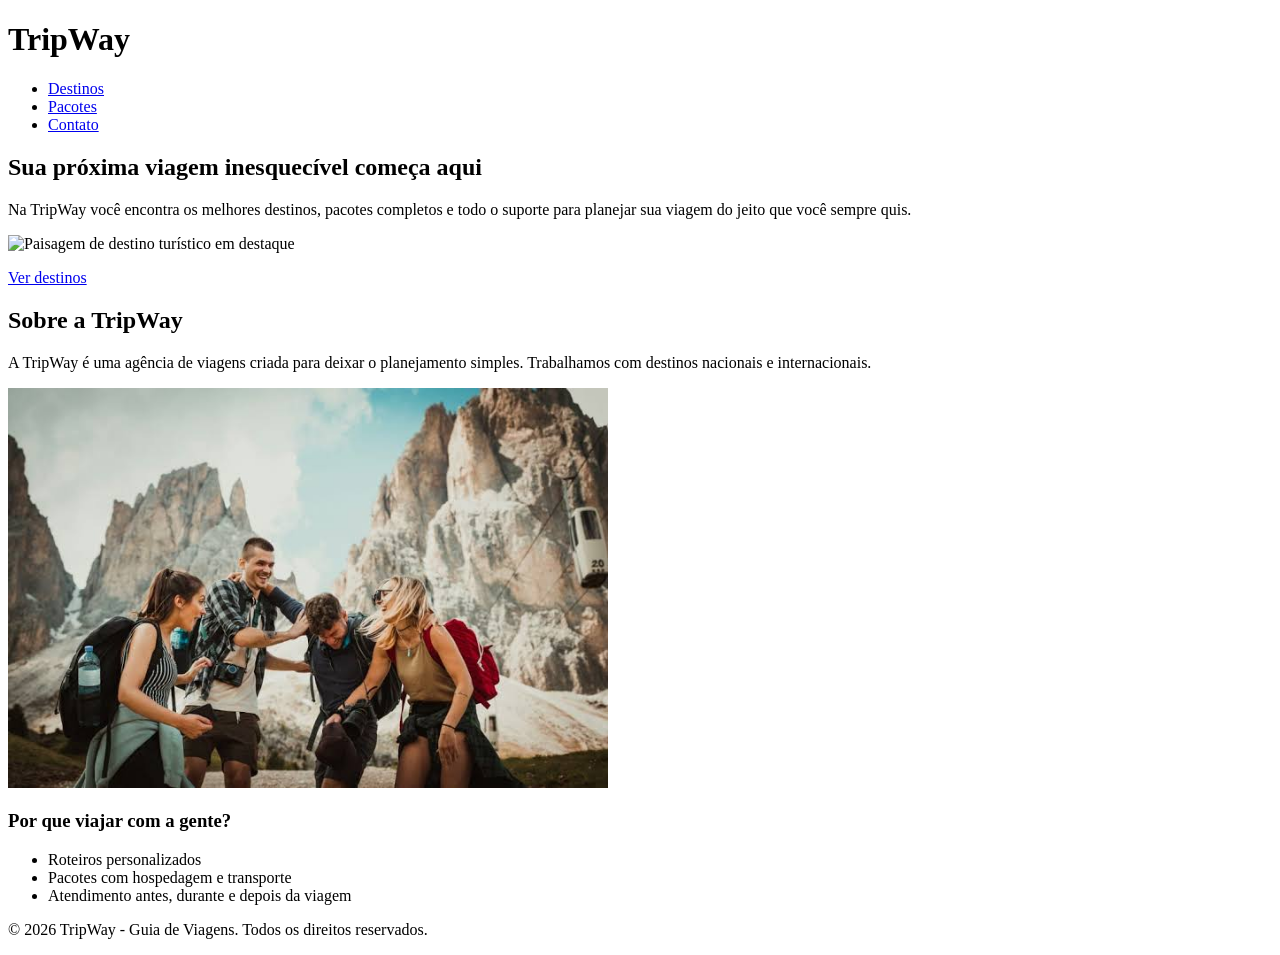
==== index.html @ de233c73 "adicionando imagens na página index.html, e correções nas páginas" ====
<!DOCTYPE html>
<html lang="pt-BR">

<head>
    <meta charset="UTF-8">
    <meta name="viewport" content="width=device-width, initial-scale=1.0">
    <title>TripWay - Home</title>
</head>

<body>


    <header>
        <h1>TripWay</h1>
        <nav>
            <ul>

                <li><a href="pages/destinos.html">Destinos</a></li>
                <li><a href="pages/pacotes.html">Pacotes</a></li>
                <li><a href="pages/contato.html">Contato</a></li>
            </ul>
        </nav>
    </header>

    <main>
        <section>
            <h2>Sua próxima viagem inesquecível começa aqui</h2>
            <p>
                Na TripWay você encontra os melhores destinos, pacotes completos e todo o suporte
                para planejar sua viagem do jeito que você sempre quis.
            </p>
            <img src="images/.jpg" alt="Paisagem de destino turístico em destaque" width="800">
            <p><a href="pages/destinos.html">Ver destinos</a></p>
        </section>

    <section>
        <h2>Sobre a TripWay</h2>
        <p>
            A TripWay é uma agência de viagens criada para deixar o planejamento simples.
            Trabalhamos com destinos nacionais e internacionais.
        </p>
        <img src="images/equipe.jpg" alt="Equipe da TripWay planejando roteiros" width="600">
    
        <h3>Por que viajar com a gente?</h3>
        <ul>
            <li>Roteiros personalizados</li>
            <li>Pacotes com hospedagem e transporte</li>
            <li>Atendimento antes, durante e depois da viagem</li>
        </ul>
    </section>
    </main>

    <footer>
        <p>&copy; 2026 TripWay - Guia de Viagens. Todos os direitos reservados.</p>
    </footer>
</body>

</html>
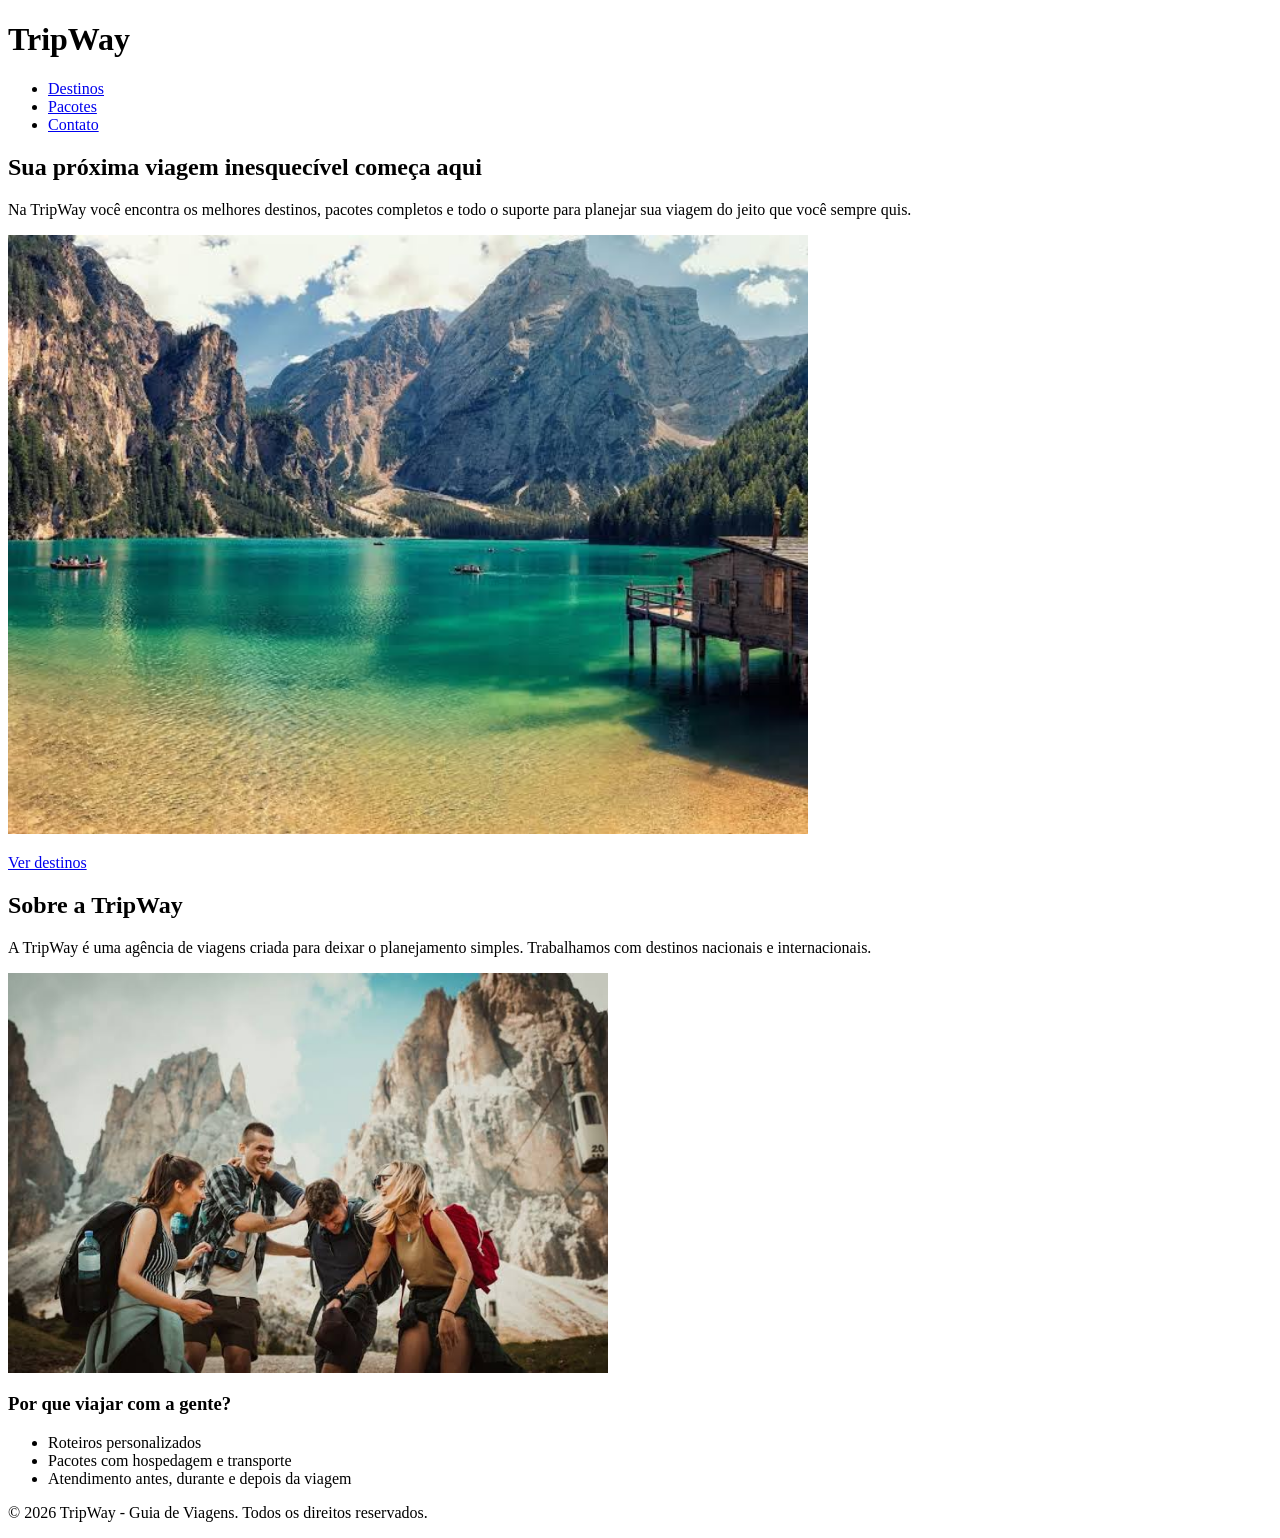
==== commit f5a08626: "adicionando css básico nas imagens das páginas" ====
--- a/index.html
+++ b/index.html
@@ -5,6 +5,8 @@
     <meta charset="UTF-8">
     <meta name="viewport" content="width=device-width, initial-scale=1.0">
     <title>TripWay - Home</title>
+    
+    <link rel="stylesheet" href="css/style.css">
 </head>
 
 <body>
@@ -29,7 +31,7 @@
                 Na TripWay você encontra os melhores destinos, pacotes completos e todo o suporte
                 para planejar sua viagem do jeito que você sempre quis.
             </p>
-            <img src="images/.jpg" alt="Paisagem de destino turístico em destaque" width="800">
+            <img src="images/paisagem.jpg" alt="Paisagem de destino turístico em destaque" width="800">
             <p><a href="pages/destinos.html">Ver destinos</a></p>
         </section>
 
--- a/css/style.css
+++ b/css/style.css
@@ -0,0 +1,20 @@
+img {
+    max-width: 100%;
+    height: auto;
+    display: block;
+    margin: 15px 0; 
+}
+
+article img {
+    width: 100%;
+    max-width: 500px;
+}
+
+.imagem-pacote {
+    width: 100%;
+    max-width: 450px;
+}
+
+main img {
+    margin-bottom: 20px;
+}
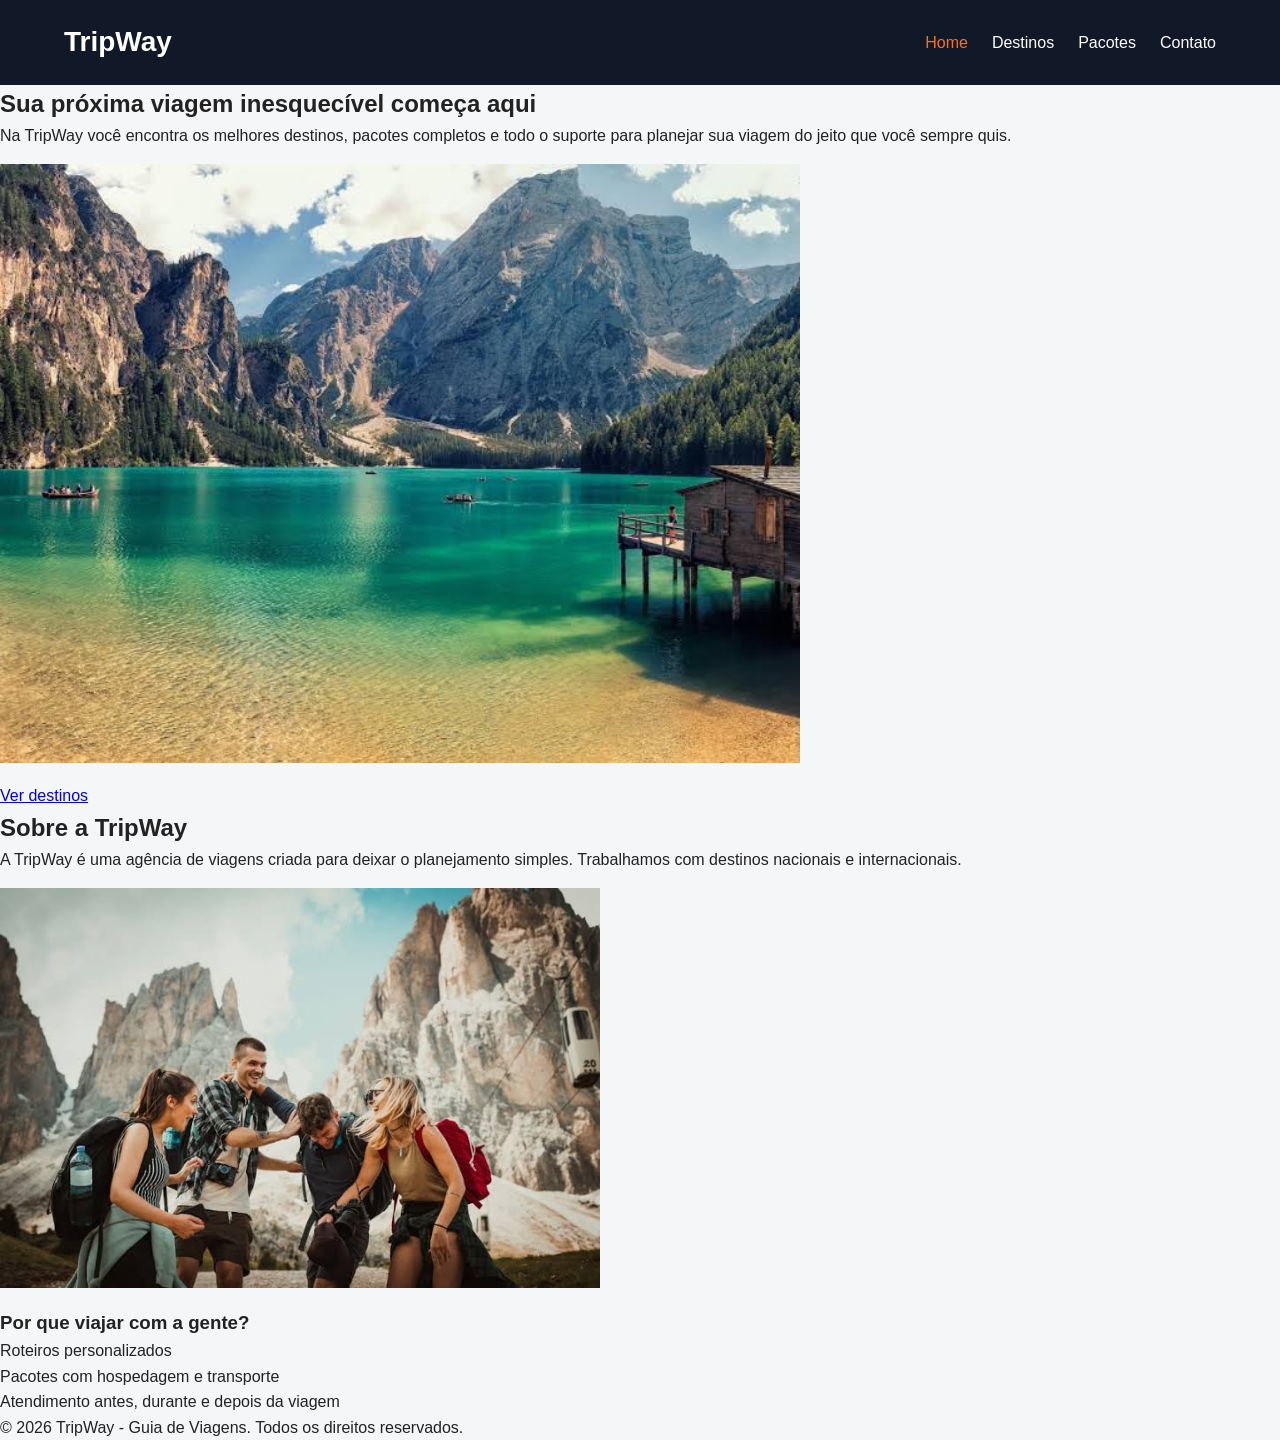
==== commit 1d325cea: "estilizando menu de navegação" ====
--- a/index.html
+++ b/index.html
@@ -13,10 +13,10 @@
 
 
     <header>
-        <h1>TripWay</h1>
+        <h1><a href="index.html">TripWay</a></h1>
         <nav>
             <ul>
-
+                <li><a href="index.html" class="ativo">Home</a></li>
                 <li><a href="pages/destinos.html">Destinos</a></li>
                 <li><a href="pages/pacotes.html">Pacotes</a></li>
                 <li><a href="pages/contato.html">Contato</a></li>
--- a/css/style.css
+++ b/css/style.css
@@ -1,3 +1,88 @@
+/* ============================= */
+/* VARIÁVEIS                     */
+/* ============================= */
+
+:root {
+    --cor-primaria: #0e7490;
+    --cor-primaria-escura: #155e75;
+    --cor-destaque: #f97316;
+    --cor-fundo: #f5f6f8;
+    --cor-branco: #ffffff;
+    --cor-texto: #222222;
+    --cor-texto-claro: #6b7280;
+    --cor-escura: #111827;
+
+    --fonte-principal: Arial, Helvetica, sans-serif;
+    --raio-borda: 0.5rem;
+}
+
+/* ============================= */
+/* RESET E CONFIGURAÇÕES GERAIS  */
+/* ============================= */
+
+* {
+    margin: 0;
+    padding: 0;
+    box-sizing: border-box;
+}
+
+body {
+    font-family: var(--fonte-principal);
+    background-color: var(--cor-fundo);
+    color: var(--cor-texto);
+    line-height: 1.6;
+}
+
+.container {
+    width: 90%;
+    max-width: 75rem;
+    margin: 0 auto;
+}
+
+/* ============================= */
+/* HEADER E NAVEGAÇÃO            */
+/* ============================= */
+
+header {
+    display: flex;
+    justify-content: space-between;
+    align-items: center;
+    flex-wrap: wrap;
+    gap: 1rem;
+
+    background-color: var(--cor-escura);
+    padding: 1.25rem 5%;
+}
+
+header h1 {
+    color: var(--cor-branco);
+    font-size: 1.75rem;
+}
+
+header h1 a {
+    color: var(--cor-branco);
+    text-decoration: none;
+}
+
+nav ul {
+    display: flex;
+    flex-wrap: wrap;
+    gap: 1.5rem;
+    list-style: none;
+}
+
+nav a {
+    color: var(--cor-branco);
+    text-decoration: none;
+    font-size: 1rem;
+    transition: color 0.2s;
+}
+
+nav a:hover,
+nav a.ativo {
+    color: var(--cor-destaque);
+}
+
 img {
     max-width: 100%;
     height: auto;
@@ -15,6 +100,100 @@
     max-width: 450px;
 }
 
+
+/* ============================= */
+/* PÁGINA DE DESTINOS             */
+/* ============================= */
+
+/* Área que agrupa os destinos */
+.destinos-container {
+    display: flex;
+    flex-wrap: wrap;
+    justify-content: center;
+    gap: 1.5rem;
+
+    max-width: 75rem;
+    margin: 0 auto;
+    padding: 2rem 1.5rem;
+}
+
+/* Título da página */
+.destinos-container h2 {
+    width: 100%;
+    text-align: center;
+    margin-bottom: 1rem;
+}
+
+/* Card individual de cada destino */
+.card-destino {
+    flex: 1 1 18rem;
+    max-width: 23rem;
+
+    background-color: #ffffff;
+    padding: 1.25rem;
+    border-radius: 0.75rem;
+
+    box-shadow: 0 2px 8px rgba(0, 0, 0, 0.10);
+}
+
+/* Título dos cards */
+.card-destino h3 {
+    margin-bottom: 1rem;
+}
+
+/* Imagens dos destinos */
+.card-destino img {
+    width: 100%;
+    height: 13rem;
+    object-fit: cover;
+    border-radius: 0.5rem;
+    margin-bottom: 1rem;
+}
+
+/* Descrição dos destinos */
+.card-destino p {
+    line-height: 1.6;
+}
+
+
 main img {
     margin-bottom: 20px;
-}+}
+
+
+/* TABLET */
+@media (max-width: 768px) {
+
+    .card-destino {
+        flex: 1 1 calc(50% - 0.75rem);
+        max-width: none;
+    }
+
+}
+
+
+/* TABLET */
+@media (max-width: 768px) {
+
+    .card-destino {
+        flex: 1 1 calc(50% - 0.75rem);
+        max-width: none;
+    }
+
+}
+
+/* CELULAR */
+@media (max-width: 560px) {
+
+    .destinos-container {
+        padding: 1.5rem 1rem;
+    }
+
+    .card-destino {
+        flex: 1 1 100%;
+        max-width: 100%;
+    }
+
+}
+
+
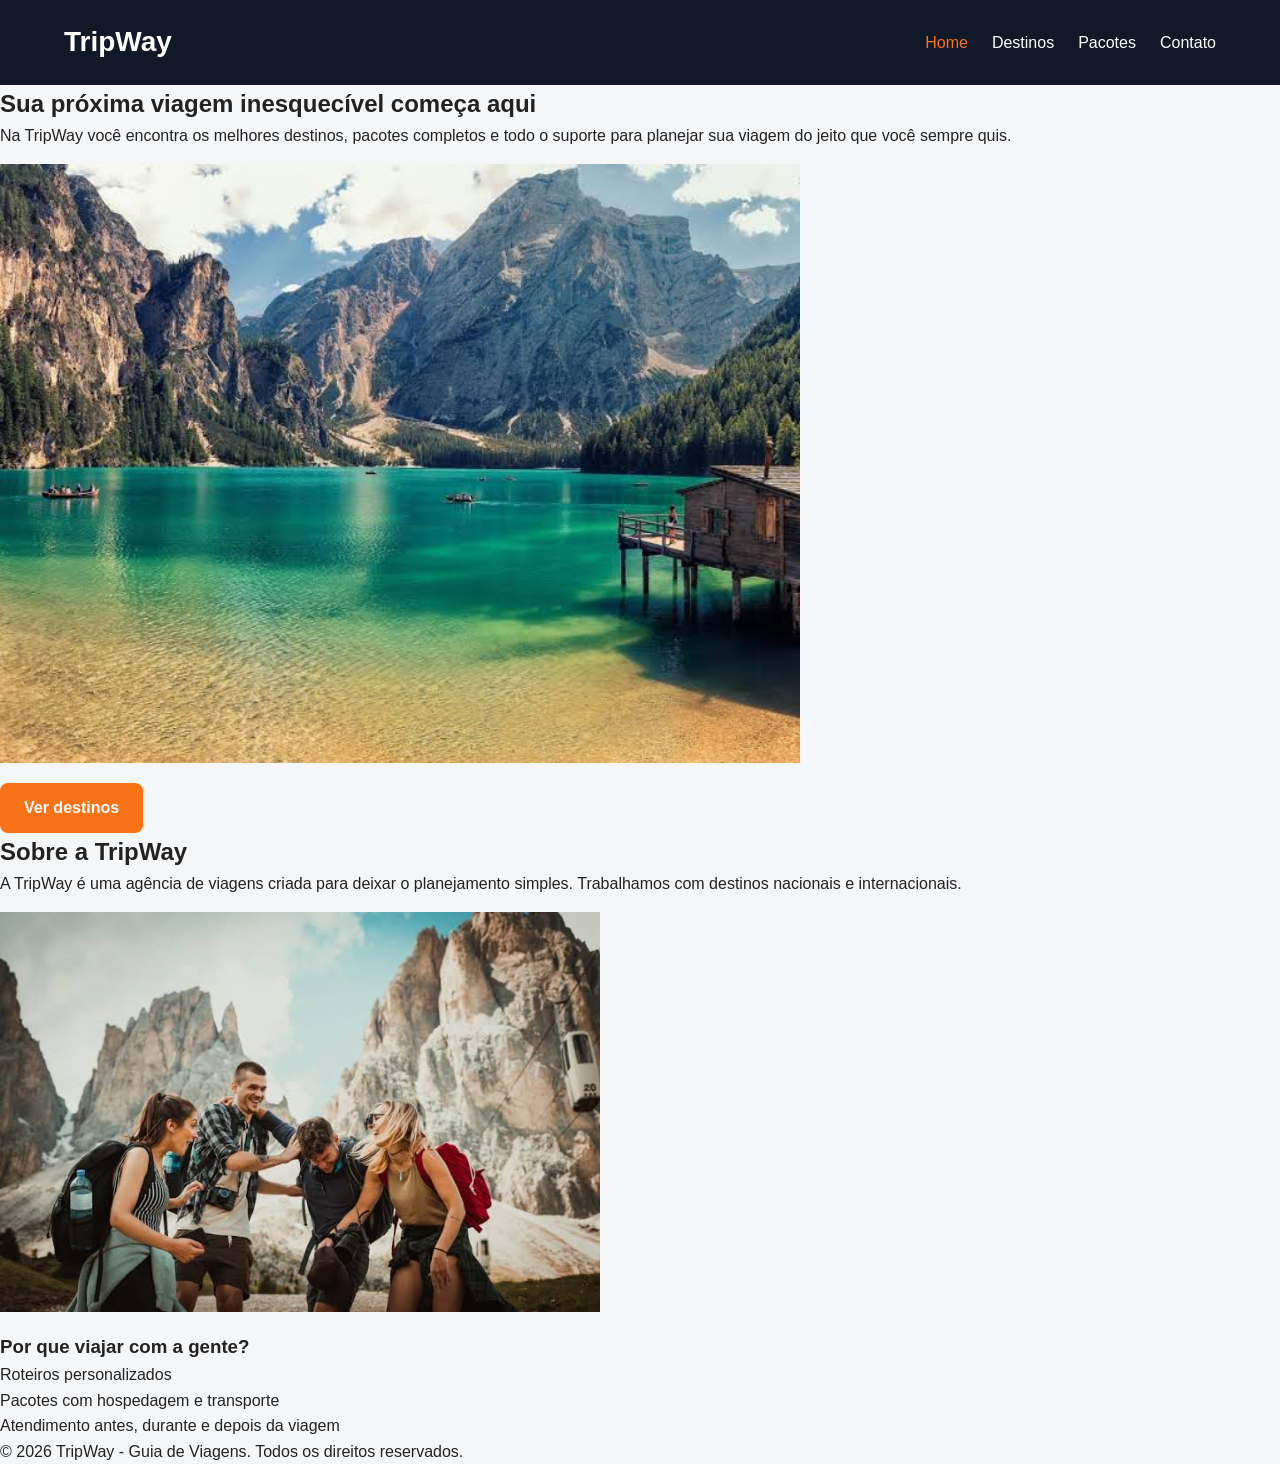
==== commit 2ed5f176: "adicionando estilos globais de links" ====
--- a/index.html
+++ b/index.html
@@ -32,7 +32,7 @@
                 para planejar sua viagem do jeito que você sempre quis.
             </p>
             <img src="images/paisagem.jpg" alt="Paisagem de destino turístico em destaque" width="800">
-            <p><a href="pages/destinos.html">Ver destinos</a></p>
+            <p><a href="pages/destinos.html" class="btn btn-primario">Ver destinos</a></p>
         </section>
 
     <section>
--- a/css/style.css
+++ b/css/style.css
@@ -83,6 +83,51 @@
     color: var(--cor-destaque);
 }
 
+/* ============================= */
+/* LINKS E BOTÕES GLOBAIS        */
+/* ============================= */
+
+a {
+    color: var(--cor-primaria);
+}
+
+a:hover {
+    color: var(--cor-primaria-escura);
+}
+
+.btn {
+    display: inline-block;
+    padding: 0.75rem 1.5rem;
+    border: none;
+    border-radius: var(--raio-borda);
+
+    font-size: 1rem;
+    font-weight: bold;
+    text-decoration: none;
+    cursor: pointer;
+    transition: background-color 0.2s;
+}
+
+.btn-primario {
+    background-color: var(--cor-destaque);
+    color: var(--cor-branco);
+}
+
+.btn-primario:hover {
+    background-color: #ea580c;
+    color: var(--cor-branco);
+}
+
+.btn-secundario {
+    background-color: var(--cor-branco);
+    color: var(--cor-primaria);
+}
+
+.btn-secundario:hover {
+    background-color: #e5e7eb;
+    color: var(--cor-primaria-escura);
+}
+
 img {
     max-width: 100%;
     height: auto;
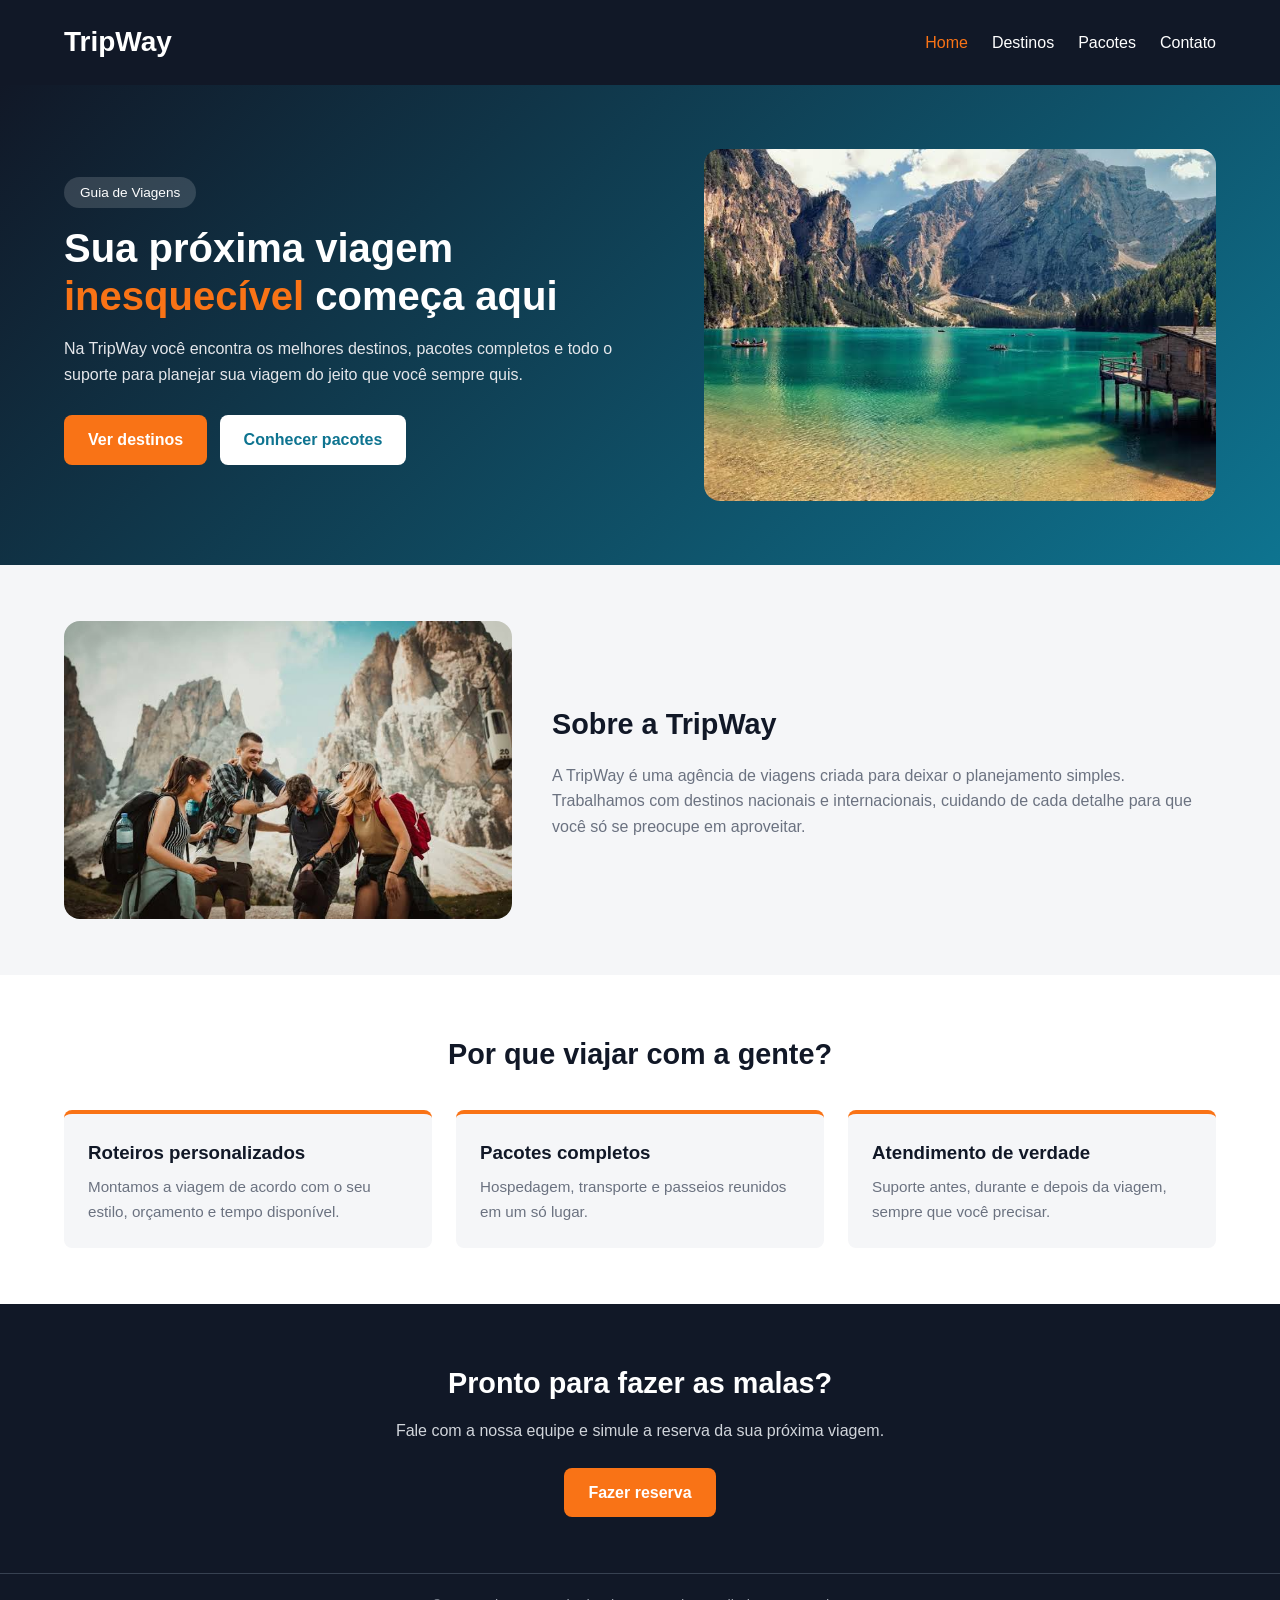
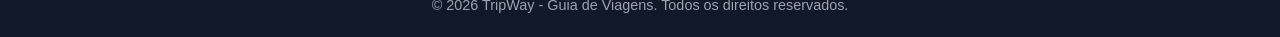
==== commit a8bb5093: "estruturando e estilizando a página Home" ====
--- a/index.html
+++ b/index.html
@@ -25,31 +25,67 @@
     </header>
 
     <main>
-        <section>
-            <h2>Sua próxima viagem inesquecível começa aqui</h2>
-            <p>
-                Na TripWay você encontra os melhores destinos, pacotes completos e todo o suporte
-                para planejar sua viagem do jeito que você sempre quis.
-            </p>
-            <img src="images/paisagem.jpg" alt="Paisagem de destino turístico em destaque" width="800">
-            <p><a href="pages/destinos.html" class="btn btn-primario">Ver destinos</a></p>
+        <!-- BANNER PRINCIPAL -->
+        <section class="hero">
+            <div class="container hero-container">
+                <div class="hero-texto">
+                    <span class="hero-tag">Guia de Viagens</span>
+                    <h2 class="hero-titulo">Sua próxima viagem <span>inesquecível</span> começa aqui</h2>
+                    <p class="hero-descricao">
+                        Na TripWay você encontra os melhores destinos, pacotes completos e todo o suporte
+                        para planejar sua viagem do jeito que você sempre quis.
+                    </p>
+                    <a href="pages/destinos.html" class="btn btn-primario">Ver destinos</a>
+                    <a href="pages/pacotes.html" class="btn btn-secundario">Conhecer pacotes</a>
+                </div>
+                <img src="images/paisagem.jpg" alt="Paisagem de destino turístico em destaque" class="hero-imagem">
+            </div>
         </section>
 
-    <section>
-        <h2>Sobre a TripWay</h2>
-        <p>
-            A TripWay é uma agência de viagens criada para deixar o planejamento simples.
-            Trabalhamos com destinos nacionais e internacionais.
-        </p>
-        <img src="images/equipe.jpg" alt="Equipe da TripWay planejando roteiros" width="600">
-    
-        <h3>Por que viajar com a gente?</h3>
-        <ul>
-            <li>Roteiros personalizados</li>
-            <li>Pacotes com hospedagem e transporte</li>
-            <li>Atendimento antes, durante e depois da viagem</li>
-        </ul>
-    </section>
+        <!-- SOBRE A TRIPWAY -->
+        <section class="secao">
+            <div class="container sobre-container">
+                <img src="images/equipe.jpg" alt="Equipe da TripWay planejando roteiros" class="sobre-imagem">
+                <article class="sobre-texto">
+                    <h2 class="secao-titulo">Sobre a TripWay</h2>
+                    <p>
+                        A TripWay é uma agência de viagens criada para deixar o planejamento simples.
+                        Trabalhamos com destinos nacionais e internacionais, cuidando de cada detalhe
+                        para que você só se preocupe em aproveitar.
+                    </p>
+                </article>
+            </div>
+        </section>
+
+        <!-- VANTAGENS -->
+        <section class="secao secao-vantagens">
+            <div class="container">
+                <h2 class="secao-titulo">Por que viajar com a gente?</h2>
+                <div class="vantagens">
+                    <article class="card-vantagem">
+                        <h3>Roteiros personalizados</h3>
+                        <p>Montamos a viagem de acordo com o seu estilo, orçamento e tempo disponível.</p>
+                    </article>
+                    <article class="card-vantagem">
+                        <h3>Pacotes completos</h3>
+                        <p>Hospedagem, transporte e passeios reunidos em um só lugar.</p>
+                    </article>
+                    <article class="card-vantagem">
+                        <h3>Atendimento de verdade</h3>
+                        <p>Suporte antes, durante e depois da viagem, sempre que você precisar.</p>
+                    </article>
+                </div>
+            </div>
+        </section>
+
+        <!-- CHAMADA FINAL -->
+        <section class="secao chamada">
+            <div class="container">
+                <h2>Pronto para fazer as malas?</h2>
+                <p>Fale com a nossa equipe e simule a reserva da sua próxima viagem.</p>
+                <a href="pages/contato.html" class="btn btn-primario">Fazer reserva</a>
+            </div>
+        </section>
     </main>
 
     <footer>
--- a/css/style.css
+++ b/css/style.css
@@ -128,6 +128,160 @@
     color: var(--cor-primaria-escura);
 }
 
+/* ============================= */
+/* HOME                          */
+/* ============================= */
+
+/* Banner principal */
+.hero {
+    background: linear-gradient(135deg, var(--cor-escura), var(--cor-primaria));
+    color: var(--cor-branco);
+    padding: 4rem 0;
+}
+
+.hero-container {
+    display: flex;
+    align-items: center;
+    gap: 2.5rem;
+}
+
+.hero-texto {
+    flex: 1;
+}
+
+.hero-tag {
+    display: inline-block;
+    background-color: rgba(255, 255, 255, 0.15);
+    padding: 0.3rem 1rem;
+    border-radius: 1.25rem;
+    font-size: 0.85rem;
+    margin-bottom: 1rem;
+}
+
+.hero-titulo {
+    font-size: 2.5rem;
+    line-height: 1.2;
+    margin-bottom: 1rem;
+}
+
+.hero-titulo span {
+    color: var(--cor-destaque);
+}
+
+.hero-descricao {
+    color: #e5e7eb;
+    margin-bottom: 1.75rem;
+}
+
+.hero-texto .btn {
+    margin: 0 0.5rem 0.5rem 0;
+}
+
+.hero .hero-imagem {
+    flex: 1;
+    width: 100%;
+    max-width: 32rem;
+    height: 22rem;
+    object-fit: cover;
+    border-radius: 1rem;
+    margin: 0;
+}
+
+/* Seções gerais */
+.secao {
+    padding: 3.5rem 0;
+}
+
+.secao-titulo {
+    color: var(--cor-escura);
+    font-size: 1.8rem;
+    margin-bottom: 1rem;
+}
+
+/* Sobre */
+.sobre-container {
+    display: flex;
+    align-items: center;
+    gap: 2.5rem;
+}
+
+.sobre-container .sobre-imagem {
+    flex: 1;
+    width: 100%;
+    max-width: 28rem;
+    border-radius: 1rem;
+    margin: 0;
+}
+
+.sobre-texto {
+    flex: 1;
+}
+
+.sobre-texto p {
+    color: var(--cor-texto-claro);
+}
+
+/* Vantagens */
+.secao-vantagens {
+    background-color: var(--cor-branco);
+}
+
+.secao-vantagens .secao-titulo {
+    text-align: center;
+    margin-bottom: 2rem;
+}
+
+.vantagens {
+    display: flex;
+    flex-wrap: wrap;
+    gap: 1.5rem;
+}
+
+.card-vantagem {
+    flex: 1 1 15rem;
+    background-color: var(--cor-fundo);
+    padding: 1.5rem;
+    border-radius: var(--raio-borda);
+    border-top: 0.25rem solid var(--cor-destaque);
+}
+
+.card-vantagem h3 {
+    color: var(--cor-escura);
+    margin-bottom: 0.5rem;
+}
+
+.card-vantagem p {
+    color: var(--cor-texto-claro);
+    font-size: 0.95rem;
+}
+
+/* Chamada final */
+.chamada {
+    background-color: var(--cor-escura);
+    color: var(--cor-branco);
+    text-align: center;
+}
+
+.chamada h2 {
+    font-size: 1.8rem;
+    margin-bottom: 0.75rem;
+}
+
+.chamada p {
+    color: #d1d5db;
+    margin-bottom: 1.5rem;
+}
+
+/* Rodapé */
+footer {
+    background-color: var(--cor-escura);
+    color: #9ca3af;
+    text-align: center;
+    font-size: 0.9rem;
+    padding: 1.25rem 5%;
+    border-top: 0.0625rem solid #374151;
+}
+
 img {
     max-width: 100%;
     height: auto;
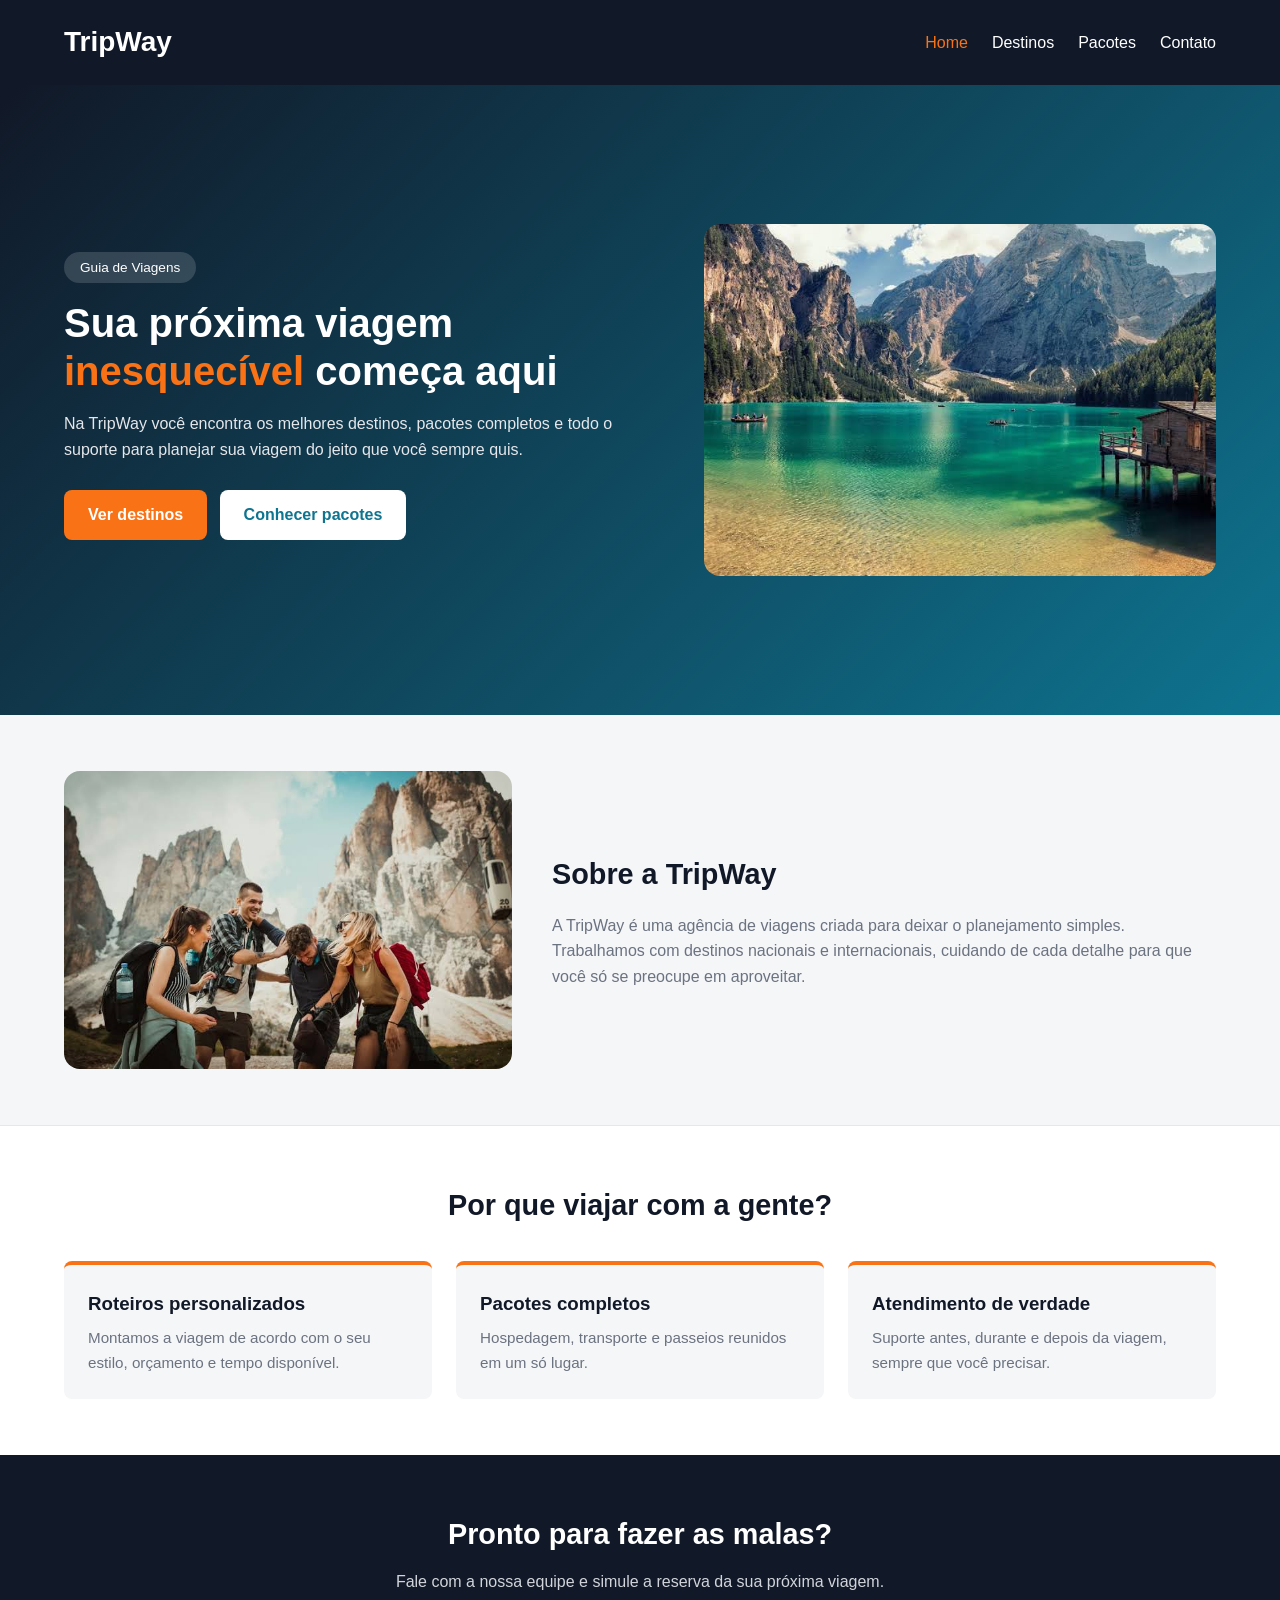
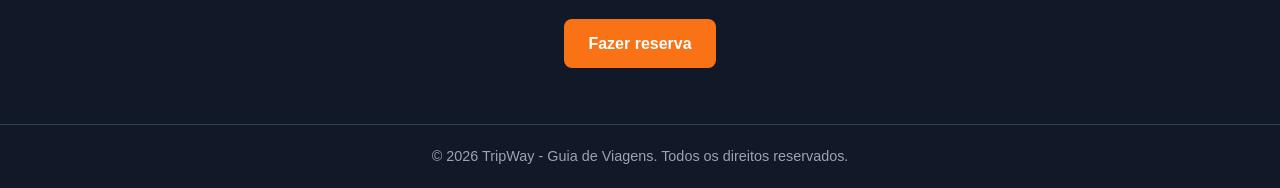
==== commit 14ccacc3: "adiciona IDs e responsividade da Home" ====
--- a/index.html
+++ b/index.html
@@ -26,7 +26,7 @@
 
     <main>
         <!-- BANNER PRINCIPAL -->
-        <section class="hero">
+        <section class="hero" id="banner">
             <div class="container hero-container">
                 <div class="hero-texto">
                     <span class="hero-tag">Guia de Viagens</span>
@@ -43,7 +43,7 @@
         </section>
 
         <!-- SOBRE A TRIPWAY -->
-        <section class="secao">
+        <section class="secao" id="sobre">
             <div class="container sobre-container">
                 <img src="images/equipe.jpg" alt="Equipe da TripWay planejando roteiros" class="sobre-imagem">
                 <article class="sobre-texto">
--- a/css/style.css
+++ b/css/style.css
@@ -132,10 +132,13 @@
 /* HOME                          */
 /* ============================= */
 
-/* Banner principal */
-.hero {
+/* Banner principal (estilizado pelo ID) */
+#banner {
     background: linear-gradient(135deg, var(--cor-escura), var(--cor-primaria));
     color: var(--cor-branco);
+    min-height: 70vh;
+    display: flex;
+    align-items: center;
     padding: 4rem 0;
 }
 
@@ -199,6 +202,10 @@
 }
 
 /* Sobre */
+#sobre {
+    border-bottom: 0.0625rem solid #e5e7eb;
+}
+
 .sobre-container {
     display: flex;
     align-items: center;
@@ -300,6 +307,34 @@
 }
 
 
+/* Home - tablet e celular */
+@media (max-width: 768px) {
+
+    .hero-container,
+    .sobre-container {
+        flex-direction: column;
+        text-align: center;
+    }
+
+    #banner {
+        min-height: auto;
+        padding: 2.5rem 0;
+    }
+
+    .hero-titulo {
+        font-size: 1.9rem;
+    }
+
+    .hero .hero-imagem {
+        height: 14rem;
+    }
+
+    .secao {
+        padding: 2.5rem 0;
+    }
+}
+
+
 /* ============================= */
 /* PÁGINA DE DESTINOS             */
 /* ============================= */
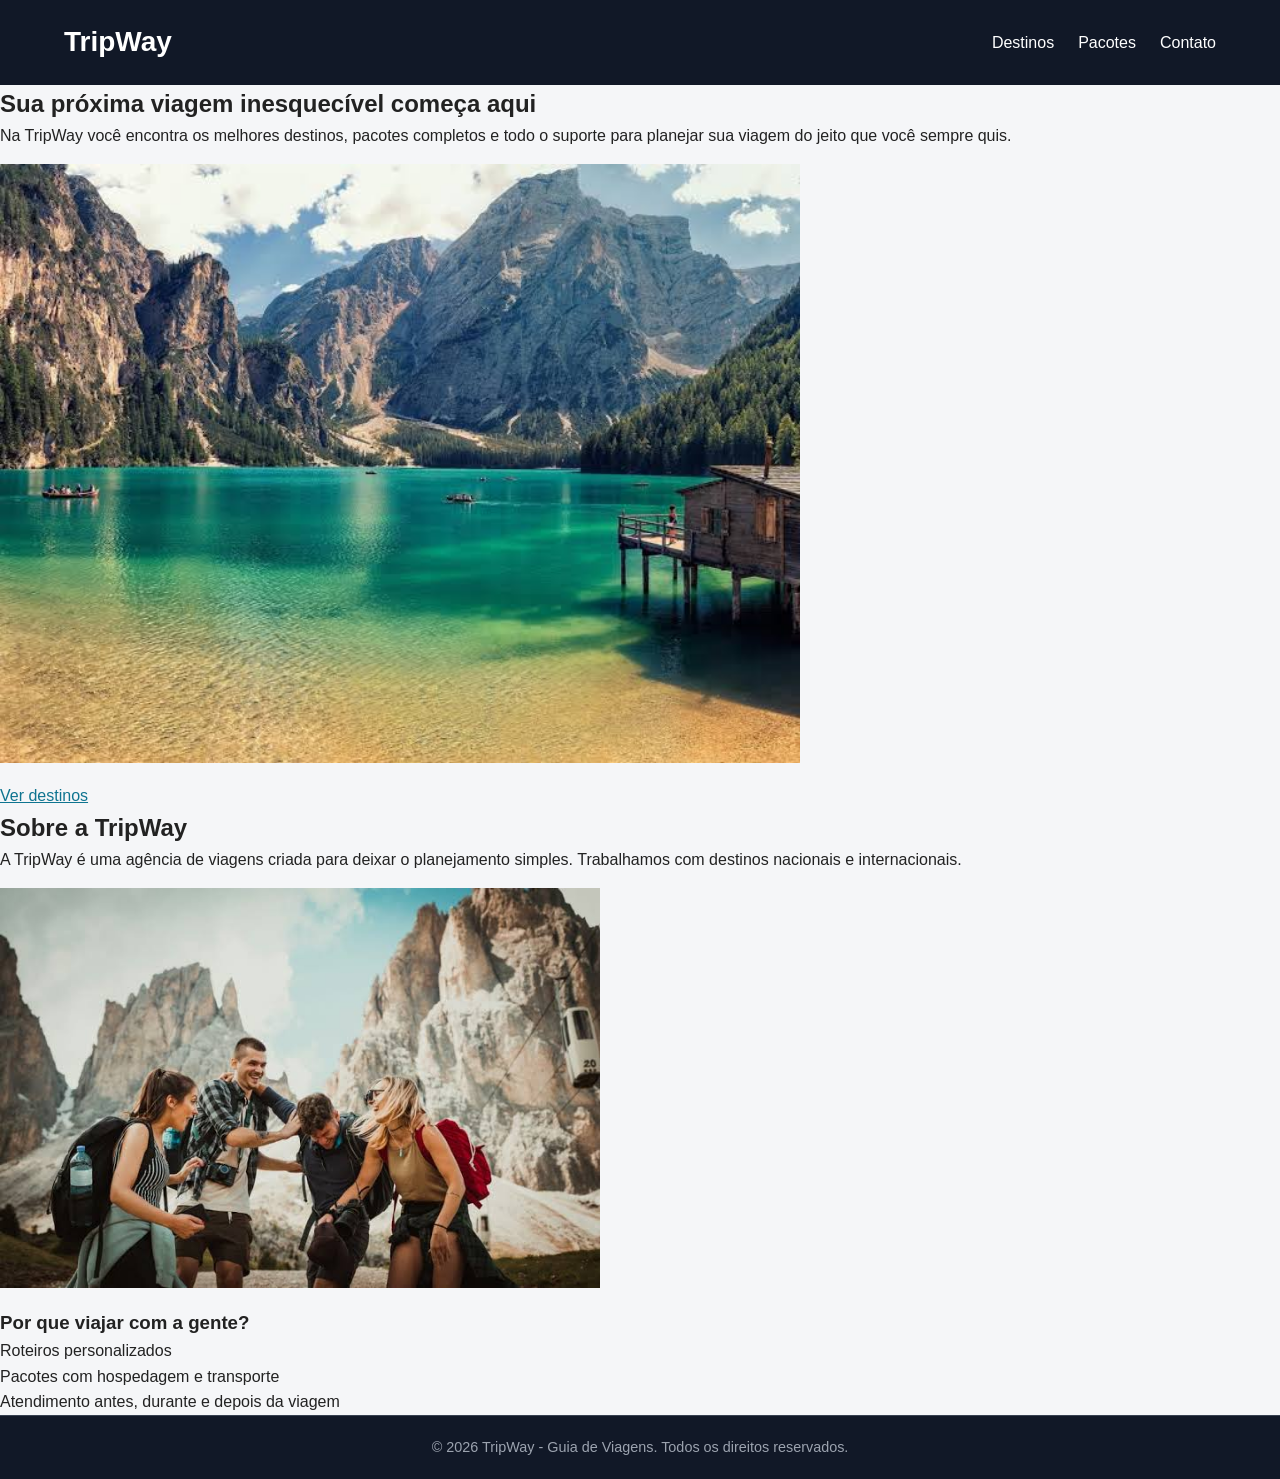
==== commit dcebdbd6: "fix: ajusta index para responsivo" ====
--- a/index.html
+++ b/index.html
@@ -11,12 +11,11 @@
 
 <body>
 
-
     <header>
-        <h1><a href="index.html">TripWay</a></h1>
+        <h1>TripWay</h1>
         <nav>
             <ul>
-                <li><a href="index.html" class="ativo">Home</a></li>
+
                 <li><a href="pages/destinos.html">Destinos</a></li>
                 <li><a href="pages/pacotes.html">Pacotes</a></li>
                 <li><a href="pages/contato.html">Contato</a></li>
@@ -25,67 +24,31 @@
     </header>
 
     <main>
-        <!-- BANNER PRINCIPAL -->
-        <section class="hero" id="banner">
-            <div class="container hero-container">
-                <div class="hero-texto">
-                    <span class="hero-tag">Guia de Viagens</span>
-                    <h2 class="hero-titulo">Sua próxima viagem <span>inesquecível</span> começa aqui</h2>
-                    <p class="hero-descricao">
-                        Na TripWay você encontra os melhores destinos, pacotes completos e todo o suporte
-                        para planejar sua viagem do jeito que você sempre quis.
-                    </p>
-                    <a href="pages/destinos.html" class="btn btn-primario">Ver destinos</a>
-                    <a href="pages/pacotes.html" class="btn btn-secundario">Conhecer pacotes</a>
-                </div>
-                <img src="images/paisagem.jpg" alt="Paisagem de destino turístico em destaque" class="hero-imagem">
-            </div>
+        <section>
+            <h2>Sua próxima viagem inesquecível começa aqui</h2>
+            <p>
+                Na TripWay você encontra os melhores destinos, pacotes completos e todo o suporte
+                para planejar sua viagem do jeito que você sempre quis.
+            </p>
+            <img src="images/paisagem.jpg" alt="Paisagem de destino turístico em destaque" width="800">
+            <p><a href="pages/destinos.html">Ver destinos</a></p>
         </section>
 
-        <!-- SOBRE A TRIPWAY -->
-        <section class="secao" id="sobre">
-            <div class="container sobre-container">
-                <img src="images/equipe.jpg" alt="Equipe da TripWay planejando roteiros" class="sobre-imagem">
-                <article class="sobre-texto">
-                    <h2 class="secao-titulo">Sobre a TripWay</h2>
-                    <p>
-                        A TripWay é uma agência de viagens criada para deixar o planejamento simples.
-                        Trabalhamos com destinos nacionais e internacionais, cuidando de cada detalhe
-                        para que você só se preocupe em aproveitar.
-                    </p>
-                </article>
-            </div>
-        </section>
-
-        <!-- VANTAGENS -->
-        <section class="secao secao-vantagens">
-            <div class="container">
-                <h2 class="secao-titulo">Por que viajar com a gente?</h2>
-                <div class="vantagens">
-                    <article class="card-vantagem">
-                        <h3>Roteiros personalizados</h3>
-                        <p>Montamos a viagem de acordo com o seu estilo, orçamento e tempo disponível.</p>
-                    </article>
-                    <article class="card-vantagem">
-                        <h3>Pacotes completos</h3>
-                        <p>Hospedagem, transporte e passeios reunidos em um só lugar.</p>
-                    </article>
-                    <article class="card-vantagem">
-                        <h3>Atendimento de verdade</h3>
-                        <p>Suporte antes, durante e depois da viagem, sempre que você precisar.</p>
-                    </article>
-                </div>
-            </div>
-        </section>
-
-        <!-- CHAMADA FINAL -->
-        <section class="secao chamada">
-            <div class="container">
-                <h2>Pronto para fazer as malas?</h2>
-                <p>Fale com a nossa equipe e simule a reserva da sua próxima viagem.</p>
-                <a href="pages/contato.html" class="btn btn-primario">Fazer reserva</a>
-            </div>
-        </section>
+    <section>
+        <h2>Sobre a TripWay</h2>
+        <p>
+            A TripWay é uma agência de viagens criada para deixar o planejamento simples.
+            Trabalhamos com destinos nacionais e internacionais.
+        </p>
+        <img src="images/equipe.jpg" alt="Equipe da TripWay planejando roteiros" width="600">
+    
+        <h3>Por que viajar com a gente?</h3>
+        <ul>
+            <li>Roteiros personalizados</li>
+            <li>Pacotes com hospedagem e transporte</li>
+            <li>Atendimento antes, durante e depois da viagem</li>
+        </ul>
+    </section>
     </main>
 
     <footer>
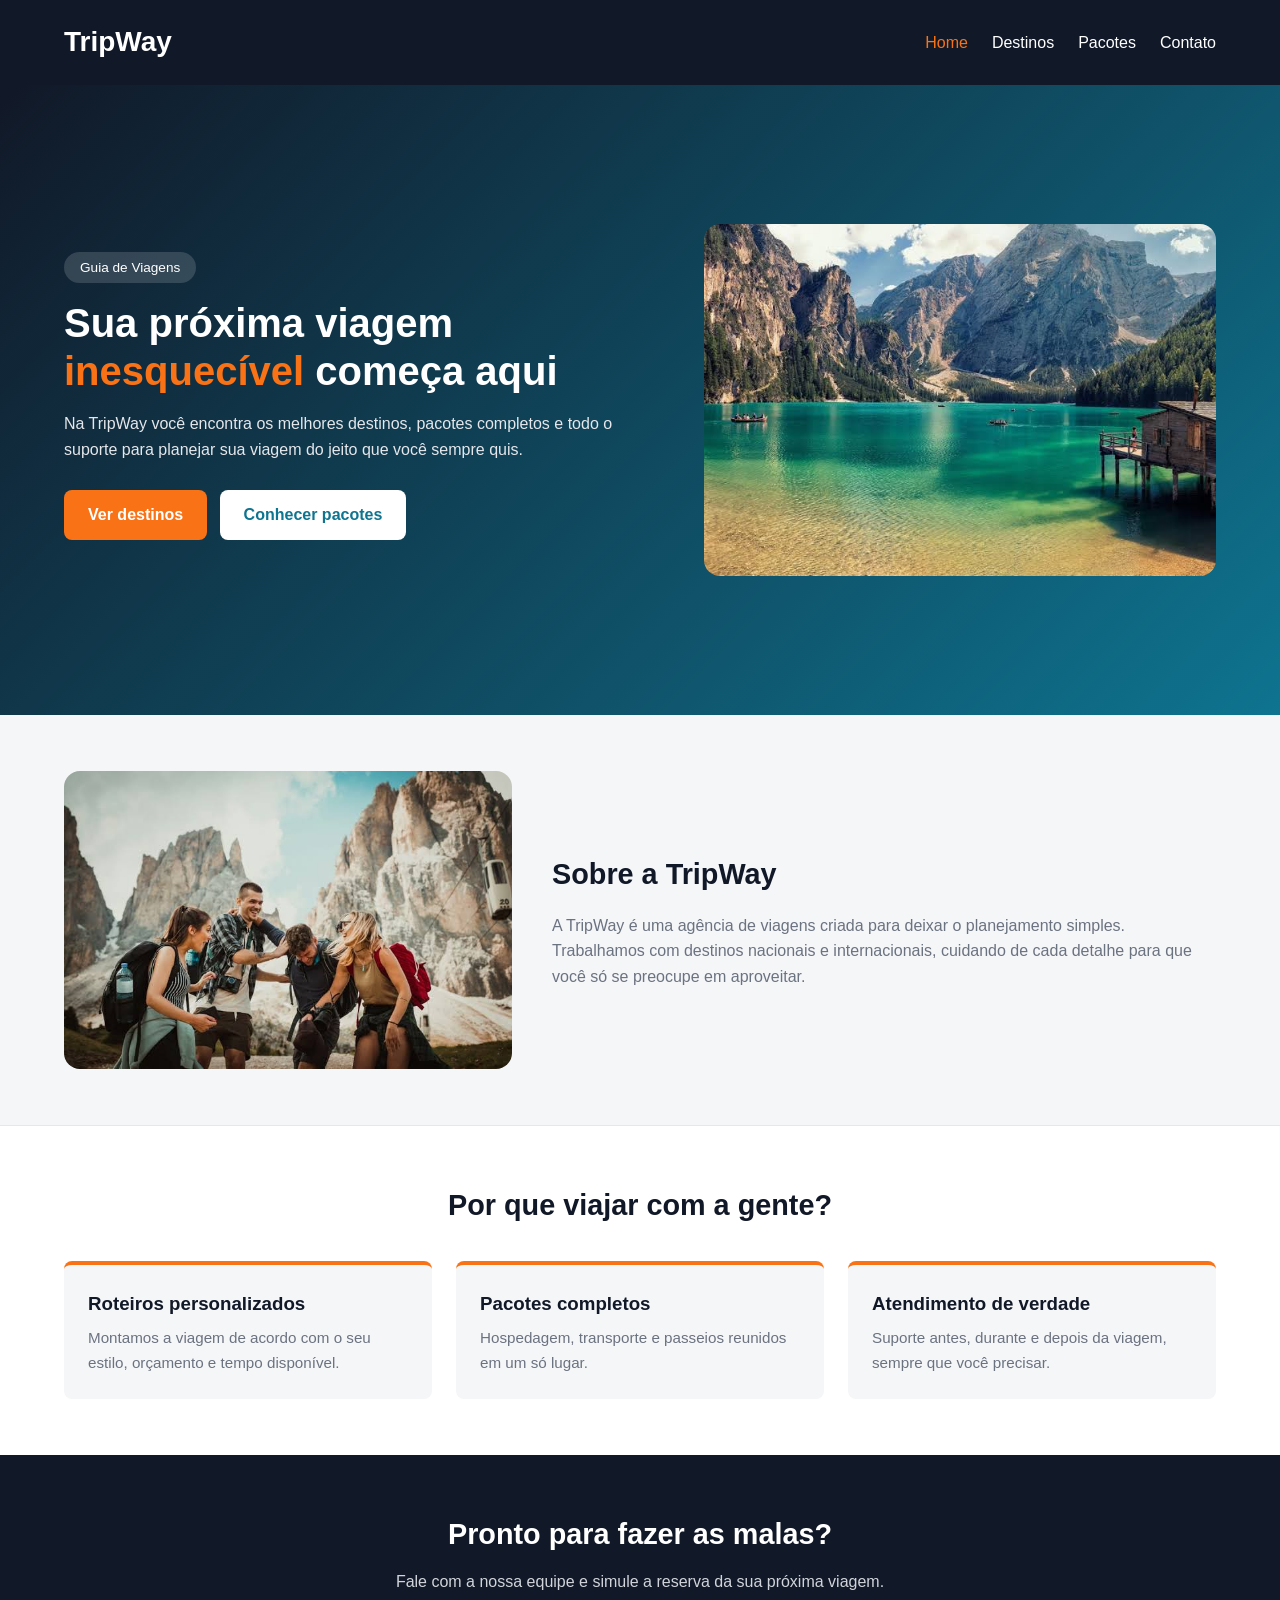
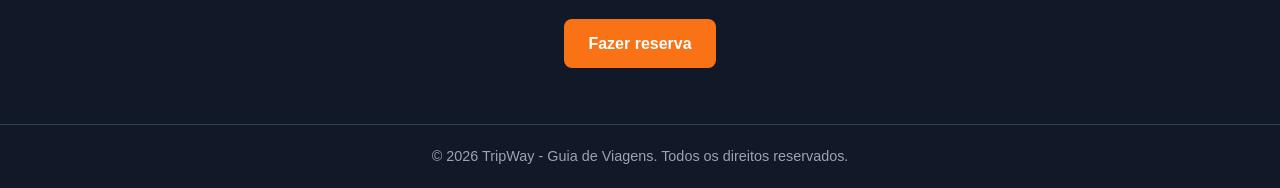
==== commit c43a73ac: "Merge pull request #7 from TripWay-Cp/feature/home Feature/home" ====
--- a/index.html
+++ b/index.html
@@ -12,10 +12,10 @@
 <body>
 
     <header>
-        <h1>TripWay</h1>
+        <h1><a href="index.html">TripWay</a></h1>
         <nav>
             <ul>
-
+                <li><a href="index.html" class="ativo">Home</a></li>
                 <li><a href="pages/destinos.html">Destinos</a></li>
                 <li><a href="pages/pacotes.html">Pacotes</a></li>
                 <li><a href="pages/contato.html">Contato</a></li>
@@ -24,31 +24,67 @@
     </header>
 
     <main>
-        <section>
-            <h2>Sua próxima viagem inesquecível começa aqui</h2>
-            <p>
-                Na TripWay você encontra os melhores destinos, pacotes completos e todo o suporte
-                para planejar sua viagem do jeito que você sempre quis.
-            </p>
-            <img src="images/paisagem.jpg" alt="Paisagem de destino turístico em destaque" width="800">
-            <p><a href="pages/destinos.html">Ver destinos</a></p>
+        <!-- BANNER PRINCIPAL -->
+        <section class="hero" id="banner">
+            <div class="container hero-container">
+                <div class="hero-texto">
+                    <span class="hero-tag">Guia de Viagens</span>
+                    <h2 class="hero-titulo">Sua próxima viagem <span>inesquecível</span> começa aqui</h2>
+                    <p class="hero-descricao">
+                        Na TripWay você encontra os melhores destinos, pacotes completos e todo o suporte
+                        para planejar sua viagem do jeito que você sempre quis.
+                    </p>
+                    <a href="pages/destinos.html" class="btn btn-primario">Ver destinos</a>
+                    <a href="pages/pacotes.html" class="btn btn-secundario">Conhecer pacotes</a>
+                </div>
+                <img src="images/paisagem.jpg" alt="Paisagem de destino turístico em destaque" class="hero-imagem">
+            </div>
         </section>
 
-    <section>
-        <h2>Sobre a TripWay</h2>
-        <p>
-            A TripWay é uma agência de viagens criada para deixar o planejamento simples.
-            Trabalhamos com destinos nacionais e internacionais.
-        </p>
-        <img src="images/equipe.jpg" alt="Equipe da TripWay planejando roteiros" width="600">
-    
-        <h3>Por que viajar com a gente?</h3>
-        <ul>
-            <li>Roteiros personalizados</li>
-            <li>Pacotes com hospedagem e transporte</li>
-            <li>Atendimento antes, durante e depois da viagem</li>
-        </ul>
-    </section>
+        <!-- SOBRE A TRIPWAY -->
+        <section class="secao" id="sobre">
+            <div class="container sobre-container">
+                <img src="images/equipe.jpg" alt="Equipe da TripWay planejando roteiros" class="sobre-imagem">
+                <article class="sobre-texto">
+                    <h2 class="secao-titulo">Sobre a TripWay</h2>
+                    <p>
+                        A TripWay é uma agência de viagens criada para deixar o planejamento simples.
+                        Trabalhamos com destinos nacionais e internacionais, cuidando de cada detalhe
+                        para que você só se preocupe em aproveitar.
+                    </p>
+                </article>
+            </div>
+        </section>
+
+        <!-- VANTAGENS -->
+        <section class="secao secao-vantagens">
+            <div class="container">
+                <h2 class="secao-titulo">Por que viajar com a gente?</h2>
+                <div class="vantagens">
+                    <article class="card-vantagem">
+                        <h3>Roteiros personalizados</h3>
+                        <p>Montamos a viagem de acordo com o seu estilo, orçamento e tempo disponível.</p>
+                    </article>
+                    <article class="card-vantagem">
+                        <h3>Pacotes completos</h3>
+                        <p>Hospedagem, transporte e passeios reunidos em um só lugar.</p>
+                    </article>
+                    <article class="card-vantagem">
+                        <h3>Atendimento de verdade</h3>
+                        <p>Suporte antes, durante e depois da viagem, sempre que você precisar.</p>
+                    </article>
+                </div>
+            </div>
+        </section>
+
+        <!-- CHAMADA FINAL -->
+        <section class="secao chamada">
+            <div class="container">
+                <h2>Pronto para fazer as malas?</h2>
+                <p>Fale com a nossa equipe e simule a reserva da sua próxima viagem.</p>
+                <a href="pages/contato.html" class="btn btn-primario">Fazer reserva</a>
+            </div>
+        </section>
     </main>
 
     <footer>
--- a/css/style.css
+++ b/css/style.css
@@ -294,7 +294,7 @@
     height: auto;
     display: block;
     margin: 15px 0; 
-}
+} 
 
 article img {
     width: 100%;
